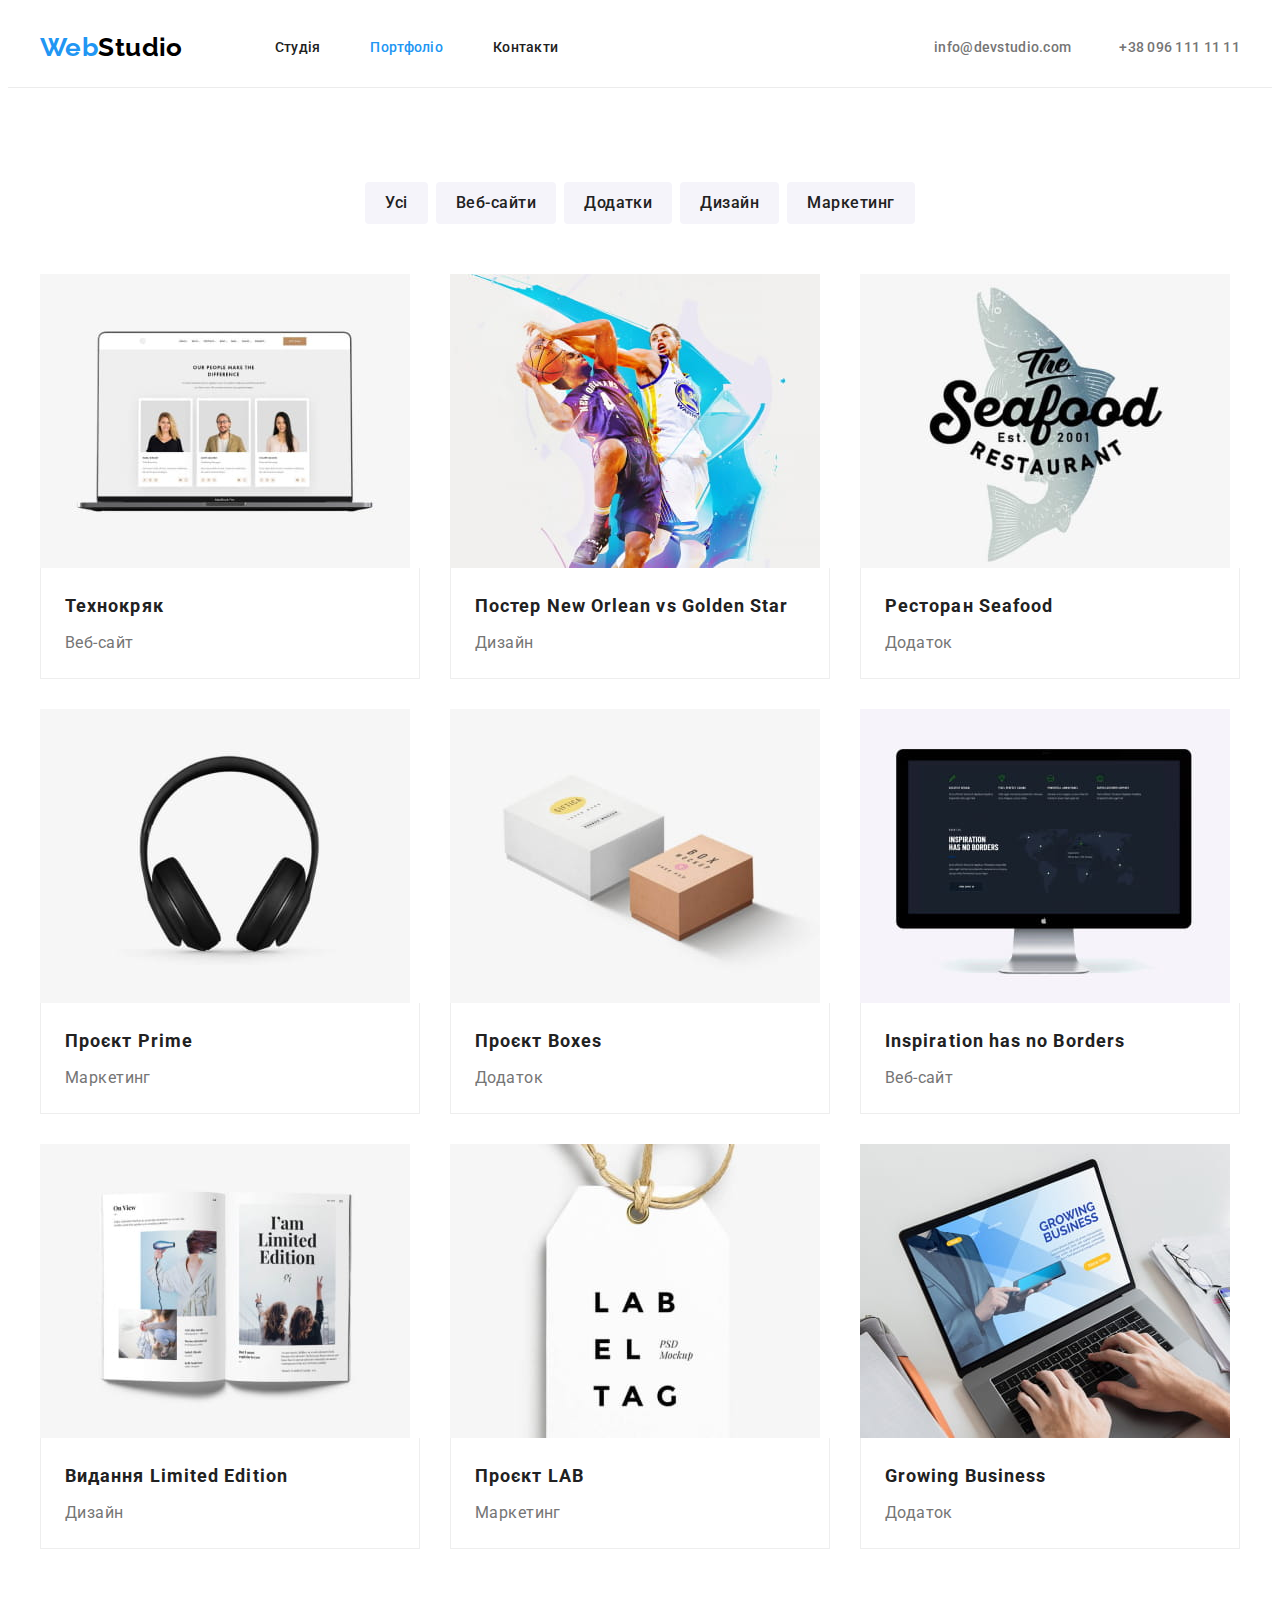
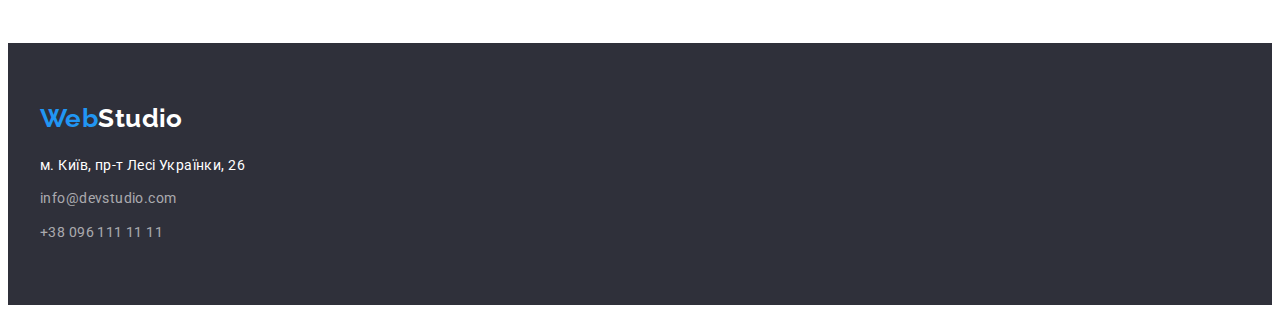
==== portfolio.html @ d18e0da4 "start" ====
<!DOCTYPE html>
<html lang="uk">
<head>
    <meta charset="UTF-8">
    <meta http-equiv="X-UA-Compatible" content="IE=edge">
    <meta name="viewport" content="width=device-width, initial-scale=1.0">
    <title>Портфоліо</title>
    <link rel="preconnect" href="https://fonts.googleapis.com"> 
    <link rel="preconnect" href="https://fonts.gstatic.com" crossorigin> 
    <link href="https://fonts.googleapis.com/css2?family=Raleway:wght@700&family=Roboto:wght@400;500;700;900&display=swap" rel="stylesheet">
    <link rel="stylesheet" href="https://cdnjs.cloudflare.com/ajax/libs/modern-normalize/1.1.0/modern-normalize.min.css" integrity="sha512-wpPYUAdjBVSE4KJnH1VR1HeZfpl1ub8YT/NKx4PuQ5NmX2tKuGu6U/JRp5y+Y8XG2tV+wKQpNHVUX03MfMFn9Q==" crossorigin="anonymous" referrerpolicy="no-referrer">
    <link rel="stylesheet" href="./css/styles.css">
</head>
<body>
    <header class="head">
        <div class="container head-container">
            <nav class="nav">
                <a href="./index.html" lang="en" class="link logo"><span>Web</span>Studio</a>
                <ul class="list nav-list">
                    <li class="nav-list-item">
                        <a href="./index.html" class="link nav-list-link">Студія</a>
                    </li>
                    <li class="nav-list-item">
                        <a href="./portfolio.html" class="link nav-list-link active-page">Портфоліо</a>
                    </li>
                    <li class="nav-list-item">
                        <a href="" class="link nav-list-link">Контакти</a>
                    </li>
                </ul>  
            </nav>
            <ul class="list cont-list">
                <li class="cont-list-item">
                    <a href="mailto:info@devstudio.com" class="link nav-list-link cont-list-link">info@devstudio.com</a>
                </li>
                <li class="cont-list-item">
                    <a href="tel:+380961111111" class="link nav-list-link cont-list-link">+38 096 111 11 11</a>
                </li>
            </ul>
        </div>
        
    </header>
    <main>
        <section class="port section">
            <div class="container">
                <h1 hidden>Портфоліо</h1>
                <ul class="list port-btn-list">
                    <li class="port-btn-item">
                        <button type="button" class="port-btn">Усі</button>
                    </li>
                    <li class="port-btn-item">
                        <button type="button" class="port-btn">Веб-сайти</button>
                    </li>
                    <li class="port-btn-item">
                        <button type="button" class="port-btn">Додатки</button>
                    </li>
                    <li class="port-btn-item">
                        <button type="button" class="port-btn">Дизайн</button>
                    </li>
                    <li class="port-btn-item">
                        <button type="button" class="port-btn">Маркетинг</button>
                    </li>
                </ul>
        
                <ul class="list port-list">
                    <li class="port-list-item">
                        <img src="./images/tehnocryack.jpg" alt="Сторінка веб сайту" width="370" height="294">
                        <div class="port-list-box">
                            <h2 class="port-list-title">Технокряк</h2>
                            <p class="port-list-text">Веб-сайт</p>
                        </div>
                    </li>
                    <li class="port-list-item">
                        <img src="./images/poster.jpg" alt="Два баскетболісти на постері" width="370" height="294">
                        <div class="port-list-box">
                            <h2 class="port-list-title">Постер New Orlean vs Golden Star</h2>
                            <p class="port-list-text">Дизайн</p>
                        </div>
                    </li>
                    <li class="port-list-item">
                        <img src="./images/restaurant.jpg" alt="Лого рибного ресторану" width="370" height="294">
                        <div class="port-list-box">
                            <h2 class="port-list-title">Ресторан Seafood</h2>
                            <p class="port-list-text">Додаток</p>
                        </div>
                    </li>
                    <li class="port-list-item">
                        <img src="./images/prime.jpg" alt="Навушники" width="370" height="294">
                        <div class="port-list-box">
                            <h2 class="port-list-title">Проєкт Prime</h2>
                            <p class="port-list-text">Маркетинг</p>
                        </div>
                    </li>
                    <li class="port-list-item">
                        <img src="./images/boxes.jpg" alt="Коробки" width="370" height="294">
                        <div class="port-list-box">
                            <h2 class="port-list-title">Проєкт Boxes</h2>
                            <p class="port-list-text">Додаток</p>
                        </div>
                    </li>
                    <li class="port-list-item">
                        <img src="./images/inspiration.jpg" alt="Компьютер моноблок" width="370" height="294">
                        <div class="port-list-box">
                            <h2 class="port-list-title" lang="en">Inspiration has no Borders</h2>
                            <p class="port-list-text">Веб-сайт</p>
                        </div>
                    </li>
                    <li class="port-list-item">
                        <img src="./images/edition.jpg" alt="Видання журналу" width="370" height="294">
                        <div class="port-list-box">
                            <h2 class="port-list-title">Видання Limited Edition</h2>
                            <p class="port-list-text">Дизайн</p>
                        </div>
                    </li>
                    <li class="port-list-item">
                        <img src="./images/lab.jpg" alt="Лейба з написом лаб" width="370" height="294">
                        <div class="port-list-box">
                            <h2 class="port-list-title">Проєкт LAB</h2>
                            <p class="port-list-text">Маркетинг</p>
                        </div>
                    </li>
                    <li class="port-list-item">
                        <img src="./images/growing.jpg" alt="Праця за комп'ютером" width="370" height="294">
                        <div class="port-list-box">
                            <h2 class="port-list-title" lang="en">Growing Business</h2>
                            <p class="port-list-text">Додаток</p>
                        </div>
                    </li>
                   
                </ul>
            </div>
        </section>
    </main>
    
    <footer class="foot">
        <div class="container">
            <a href="./index.html" lang="en" class="link logo foot-logo"><span>Web</span>Studio</a>
            <address>
                <ul class="list foot-list">
                    <li class="foot-list-item">
                        <a href="https://goo.gl/maps/CPtrU1FHBa2aNyZL9" target="_blank" rel="noopener noreferrer" class="link foot-list-link">м. Київ, пр-т Лесі Українки, 26</a>
                    </li>
                    <li class="foot-list-item">
                        <a href="mailto:info@devstudio.com" class="link foot-list-link foot-link-col">info@devstudio.com</a>
                    </li>
                    <li class="foot-list-item">
                        <a href="tel:+380961111111" class="link foot-list-link foot-link-col">+38 096 111 11 11</a>
                    </li>
                </ul>
            </address>
        </div>
    </footer>
    
</body>
</html>
---- css/styles.css ----
:root {
    --primary-txt-color: #212121;
    --secondary-txt-color: #757575;
    --logo-txt-color: #000000;
    --accent-color: #2196F3;
    --btn-active-color: #188CE8;
    --link-accent-color: rgba(255, 255, 255, 0.6);
    --primary-bg-color: #FFFFFF;
    --secondary-bg-color: #2F303A;
    --team-bg-color: #F5F4FA;
}
body {
    color: var(--primary-txt-color);
    font-family: "Roboto", sans-serif;
    font-size: 14px;
    letter-spacing: 0.03em;
}
h1, h2, h3, p {
    margin-top: 0;
    margin-bottom: 0;
}
ul, ol {
    margin-top: 0;
    margin-bottom: 0;
    padding-left: 0;
}
img {
    display: block;
}
address {
    font-style: normal;
}
.list {
    list-style: none;
}
.link {
    text-decoration: none;
}

/* components */
.container {
    width: 1200px;
    margin-left: auto;
    margin-right: auto;
    padding-left: 15px;
    padding-right: 15px;
}
.logo {
    color: var(--logo-txt-color);
    font-family: "Raleway", sans-serif;
    font-weight: 700;
    font-size: 26px;
    line-height: 1.19;
}
.logo span {
    color: var(--accent-color);
}
.sec-title {
    font-size: 36px;
    line-height: 1.16;
    text-align: center;
}
.section {
    padding-top: 94px;
    padding-bottom: 94px;
}

/* header */
.head {
    background-color: var(--primary-bg-color);
    padding-top: 24px;
    padding-bottom: 24px;
    border-bottom: 1px solid #ECECEC;
}
.head-container {
    display: flex;
    align-items: center;
    justify-content: space-between;
}
.nav {
    display: flex;
    align-items: center;
}
.nav-list {
    display: flex;
    align-items: center;
}
.nav .logo {
    margin-right: 92px;
}
.nav-list-item:not(:last-child) {
    margin-right: 50px;
}
.nav-list-link {
    color: var(--primary-txt-color);
    font-weight: 500;
    line-height: 1.14;
    letter-spacing: 0.02em;
}
.nav-list-link:hover, .nav-list-link:focus {
    color: var(--accent-color);
}
.nav-list-link.active-page {
    color: var(--accent-color);
}
.cont-list {
   display: flex;
   align-items: center;
}
.cont-list-item:first-child {
    margin-right: 48px;
}
.cont-list-link {
    color: var(--secondary-txt-color);
}
.cont-list-link:hover, .cont-list-link:focus {
    color: var(--accent-color);
}

/* студія main */
.hero {
    background-color: var(--secondary-bg-color);
    padding-top: 200px;
    padding-bottom: 200px;
}
.main-title {
    color: var(--primary-bg-color);
    font-weight: 900;
    font-size: 44px;
    line-height: 1.36;
    letter-spacing: 0.06em;
    text-transform: uppercase;
    margin-bottom: 30px;
    width: 696px;
    margin-left: auto;
    margin-right: auto;
    text-align: center;
}
.btn {
    min-width: 216px;
    padding: 10px 22px;
    border: none;
    border-radius: 4px;
    color: var(--primary-bg-color);
    background-color: var(--accent-color);
    font-family: "Roboto", sans-serif;
    font-weight: 700;
    font-size: 16px;
    line-height: 1.8;
    letter-spacing: 0.06em;
    cursor: pointer;
    display: block;
    margin-left: auto;
    margin-right: auto;
}
.btn:active {
    background-color: var(--btn-active-color);
}

.about {
    background-color: var(--primary-bg-color);
}
.about-title {
    display: none;
}
.about-list {
    display: flex;
    margin-left: -30px;
}
.about-list-item {
    flex-basis: calc((100% - 90px) / 4);
    margin-left: 30px;
}
.about-list-title {
    font-size: 14px;
    line-height: 1.14;
    text-transform: uppercase;
    margin-bottom: 10px;
}
.about-list-text {
    color: var(--secondary-txt-color);
    line-height: 2;
}
.work.section {
    padding-top: 0;
}
.work .sec-title {
    margin-bottom: 50px;
}

.work-list {
    display: flex;
    justify-content: space-between;
}
.team {
    background-color: var(--team-bg-color);
}
.team .sec-title {
    margin-bottom: 50px;
}
.team-list {
    display: flex;
    margin-left: -30px;
}
.team-list-item {
    flex-basis: calc((100% - 120px) / 4);
    margin-left: 30px;
}
.team-list-box {
    background-color: var(--primary-bg-color);
    border-bottom-left-radius: 4px;
    border-bottom-right-radius: 4px;
    padding: 30px 60px;
}
.team-list-title {
    font-weight: 500;
    font-size: 16px;
    line-height: 1.18;
    text-align: center;
    margin-bottom: 10px;
}
.team-list-text {
    color: var(--secondary-txt-color);
    font-size: 16px;
    line-height: 1.18;
    text-align: center;
}

/* портфоліо main */
.port {
    background-color: var(--primary-bg-color);
}
.port-btn {
    color: var(--primary-txt-color);
    background-color: var(--team-bg-color);
    font-family: "Roboto", sans-serif;
    font-weight: 500;
    font-size: 16px;
    line-height: 1.62;
    letter-spacing: 0.03em;
    cursor: pointer;
    padding: 8px 20px;
    border: none;
    border-radius: 4px;

}
.port-btn:hover, .port-btn:focus {
    color: var(--primary-bg-color);
    background-color: var(--accent-color);
}
.port-list-title {
    font-size: 18px;
    line-height: 2;
    letter-spacing: 0.06em;
    margin-bottom: 4px;
}
.port-list-text {
    color: var(--secondary-txt-color);
    font-size: 16px;
    line-height: 1.87;
    
}
.port-btn-list {
    display: flex;
    justify-content: center;
    margin-bottom: 50px;
}

.port-btn-item:not(:last-child) {
    margin-right: 8px;
}
.port-list {
    display: flex;
    flex-wrap: wrap;
    margin-left: -30px;
    margin-top: -30px;
}
.port-list-item {
    flex-basis: calc((100% - 90px) / 3);
    margin-left: 30px;
    margin-top: 30px;
}
.port-list-box {
    padding: 20px 24px;
    border: 1px solid #EEEEEE;
    border-top: 0;
}

/* footer */
.foot {
    background-color: var(--secondary-bg-color);
    padding-top: 60px;
    padding-bottom: 60px;
}
.foot-logo {
    color: var(--primary-bg-color);
    display: inline-block;
    margin-bottom: 20px;
}

.foot-list-link {
    color: var(--primary-bg-color);
    line-height: 1.71;
}
.foot-link-col {
    color: var(--link-accent-color);
}
.foot-list-item:not(:last-child) {
    margin-bottom: 10px;
}
/* border #EEEEEE */
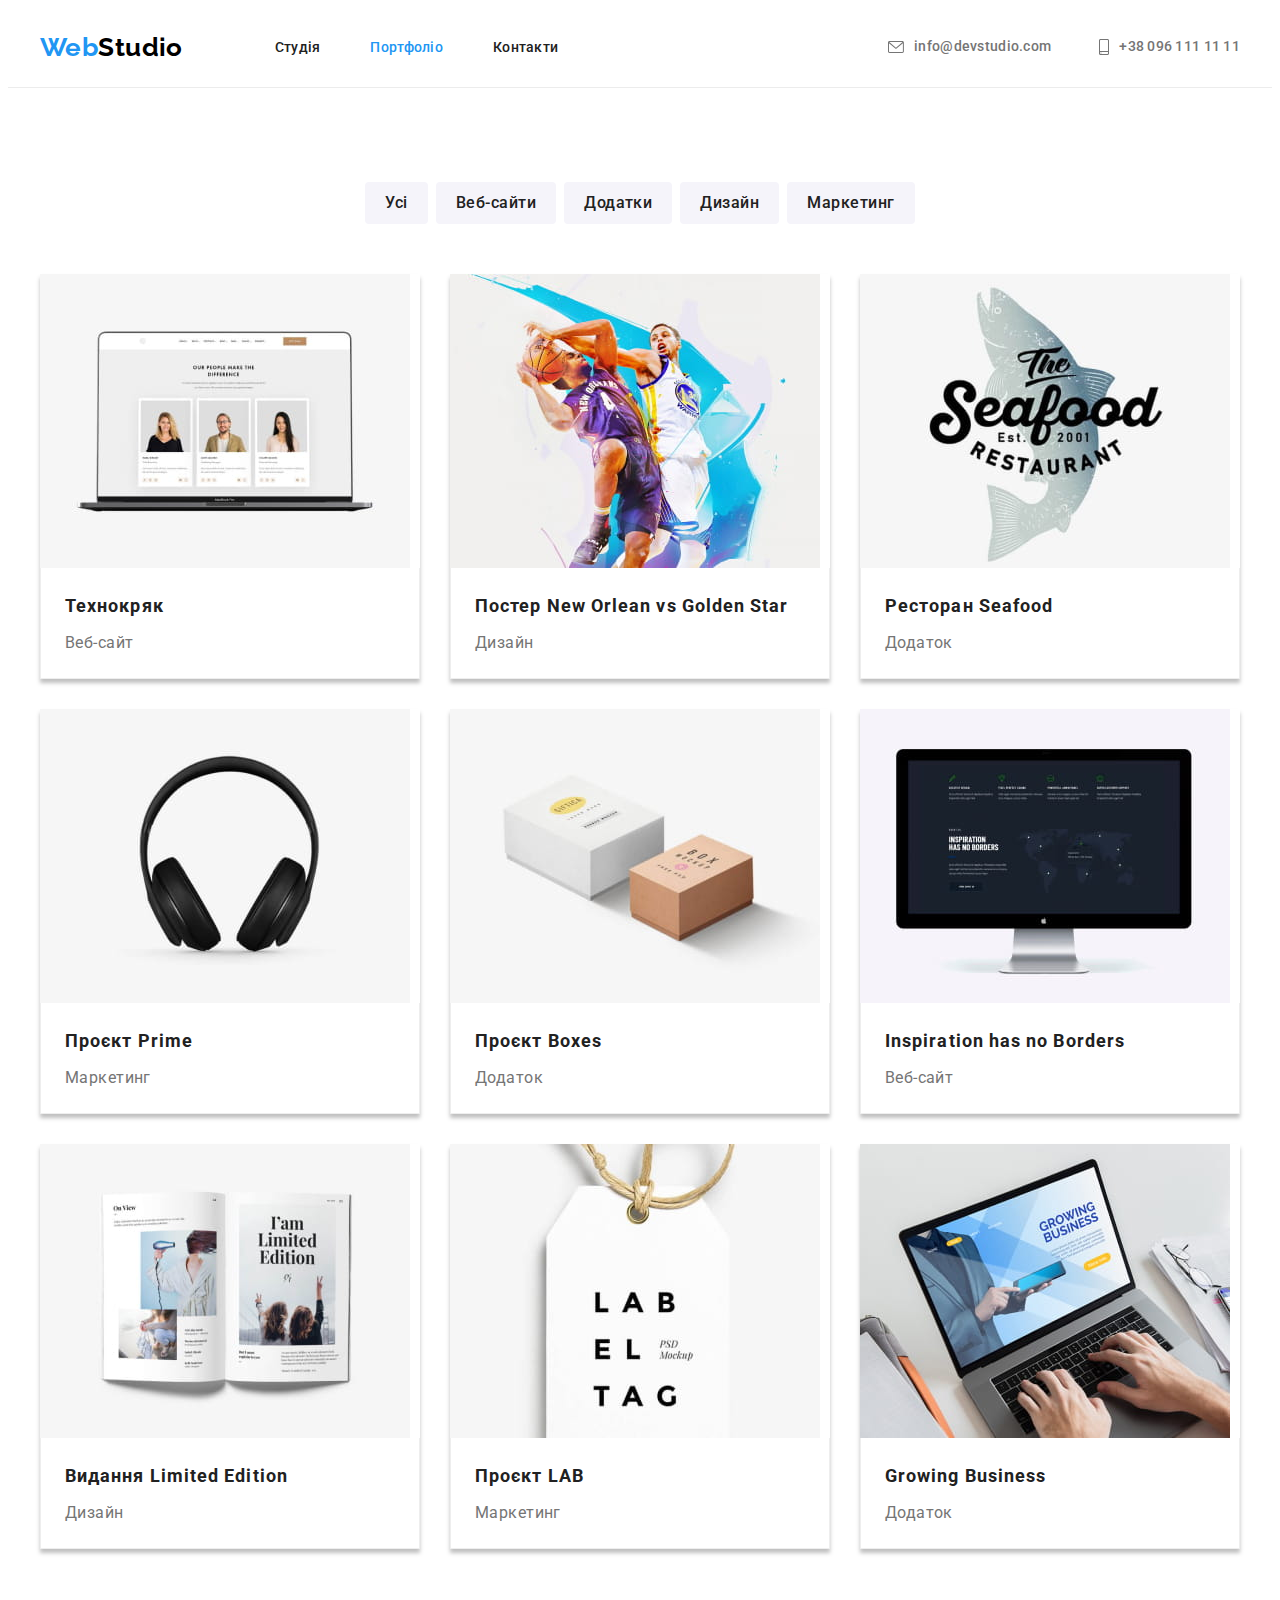
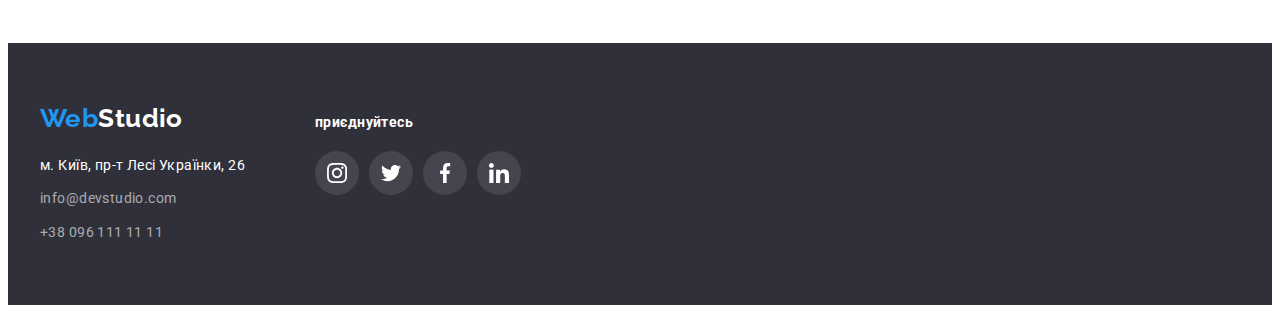
==== commit 7ed16aa6: "finish hw-4" ====
--- a/portfolio.html
+++ b/portfolio.html
@@ -30,10 +30,18 @@
             </nav>
             <ul class="list cont-list">
                 <li class="cont-list-item">
-                    <a href="mailto:info@devstudio.com" class="link nav-list-link cont-list-link">info@devstudio.com</a>
+                    <a href="mailto:info@devstudio.com" class="link nav-list-link cont-list-link">
+                        <svg class="cont-list-icon" width="16" height="12">
+                            <use href="./images/sprite.svg#email"></use>
+                        </svg>
+                        info@devstudio.com</a>
                 </li>
                 <li class="cont-list-item">
-                    <a href="tel:+380961111111" class="link nav-list-link cont-list-link">+38 096 111 11 11</a>
+                    <a href="tel:+380961111111" class="link nav-list-link cont-list-link">
+                        <svg class="cont-list-icon" width="10" height="16">
+                            <use href="./images/sprite.svg#phone"></use>
+                        </svg>
+                        +38 096 111 11 11</a>
                 </li>
             </ul>
         </div>
@@ -63,67 +71,85 @@
         
                 <ul class="list port-list">
                     <li class="port-list-item">
-                        <img src="./images/tehnocryack.jpg" alt="Сторінка веб сайту" width="370" height="294">
-                        <div class="port-list-box">
+                        <a href="" class="link port-list-link">
+                            <img src="./images/tehnocryack.jpg" alt="Сторінка веб сайту" width="370" height="294">
+                            <div class="port-list-box">
                             <h2 class="port-list-title">Технокряк</h2>
                             <p class="port-list-text">Веб-сайт</p>
-                        </div>
-                    </li>
-                    <li class="port-list-item">
-                        <img src="./images/poster.jpg" alt="Два баскетболісти на постері" width="370" height="294">
-                        <div class="port-list-box">
+                            </div>
+                        </a>
+                    </li>
+                    <li class="port-list-item">
+                        <a href="" class="link port-list-link">
+                            <img src="./images/poster.jpg" alt="Два баскетболісти на постері" width="370" height="294">
+                            <div class="port-list-box">
                             <h2 class="port-list-title">Постер New Orlean vs Golden Star</h2>
                             <p class="port-list-text">Дизайн</p>
-                        </div>
-                    </li>
-                    <li class="port-list-item">
-                        <img src="./images/restaurant.jpg" alt="Лого рибного ресторану" width="370" height="294">
-                        <div class="port-list-box">
+                            </div>
+                        </a>
+                    </li>
+                    <li class="port-list-item">
+                        <a href="" class="link port-list-link">
+                            <img src="./images/restaurant.jpg" alt="Лого рибного ресторану" width="370" height="294">
+                            <div class="port-list-box">
                             <h2 class="port-list-title">Ресторан Seafood</h2>
                             <p class="port-list-text">Додаток</p>
-                        </div>
-                    </li>
-                    <li class="port-list-item">
-                        <img src="./images/prime.jpg" alt="Навушники" width="370" height="294">
-                        <div class="port-list-box">
+                            </div>
+                        </a>
+                    </li>
+                    <li class="port-list-item">
+                        <a href="" class="link port-list-link">
+                            <img src="./images/prime.jpg" alt="Навушники" width="370" height="294">
+                            <div class="port-list-box">
                             <h2 class="port-list-title">Проєкт Prime</h2>
                             <p class="port-list-text">Маркетинг</p>
-                        </div>
-                    </li>
-                    <li class="port-list-item">
-                        <img src="./images/boxes.jpg" alt="Коробки" width="370" height="294">
-                        <div class="port-list-box">
+                            </div>
+                        </a>
+                    </li>
+                    <li class="port-list-item">
+                        <a href="" class="link port-list-link">
+                            <img src="./images/boxes.jpg" alt="Коробки" width="370" height="294">
+                            <div class="port-list-box">
                             <h2 class="port-list-title">Проєкт Boxes</h2>
                             <p class="port-list-text">Додаток</p>
-                        </div>
-                    </li>
-                    <li class="port-list-item">
-                        <img src="./images/inspiration.jpg" alt="Компьютер моноблок" width="370" height="294">
-                        <div class="port-list-box">
+                            </div>
+                        </a>
+                    </li>
+                    <li class="port-list-item">
+                        <a href="" class="link port-list-link">
+                            <img src="./images/inspiration.jpg" alt="Компьютер моноблок" width="370" height="294">
+                            <div class="port-list-box">
                             <h2 class="port-list-title" lang="en">Inspiration has no Borders</h2>
                             <p class="port-list-text">Веб-сайт</p>
-                        </div>
-                    </li>
-                    <li class="port-list-item">
-                        <img src="./images/edition.jpg" alt="Видання журналу" width="370" height="294">
-                        <div class="port-list-box">
+                            </div>
+                        </a>
+                    </li>
+                    <li class="port-list-item">
+                        <a href="" class="link port-list-link">
+                            <img src="./images/edition.jpg" alt="Видання журналу" width="370" height="294">
+                            <div class="port-list-box">
                             <h2 class="port-list-title">Видання Limited Edition</h2>
                             <p class="port-list-text">Дизайн</p>
-                        </div>
-                    </li>
-                    <li class="port-list-item">
-                        <img src="./images/lab.jpg" alt="Лейба з написом лаб" width="370" height="294">
-                        <div class="port-list-box">
+                            </div>
+                        </a>
+                    </li>
+                    <li class="port-list-item">
+                        <a href="" class="link port-list-link">
+                            <img src="./images/lab.jpg" alt="Лейба з написом лаб" width="370" height="294">
+                            <div class="port-list-box">
                             <h2 class="port-list-title">Проєкт LAB</h2>
                             <p class="port-list-text">Маркетинг</p>
-                        </div>
-                    </li>
-                    <li class="port-list-item">
-                        <img src="./images/growing.jpg" alt="Праця за комп'ютером" width="370" height="294">
-                        <div class="port-list-box">
+                            </div>
+                        </a>
+                    </li>
+                    <li class="port-list-item">
+                        <a href="" class="link port-list-link">
+                            <img src="./images/growing.jpg" alt="Праця за комп'ютером" width="370" height="294">
+                            <div class="port-list-box">
                             <h2 class="port-list-title" lang="en">Growing Business</h2>
                             <p class="port-list-text">Додаток</p>
-                        </div>
+                            </div>
+                        </a>
                     </li>
                    
                 </ul>
@@ -133,20 +159,58 @@
     
     <footer class="foot">
         <div class="container">
-            <a href="./index.html" lang="en" class="link logo foot-logo"><span>Web</span>Studio</a>
-            <address>
-                <ul class="list foot-list">
-                    <li class="foot-list-item">
-                        <a href="https://goo.gl/maps/CPtrU1FHBa2aNyZL9" target="_blank" rel="noopener noreferrer" class="link foot-list-link">м. Київ, пр-т Лесі Українки, 26</a>
-                    </li>
-                    <li class="foot-list-item">
-                        <a href="mailto:info@devstudio.com" class="link foot-list-link foot-link-col">info@devstudio.com</a>
-                    </li>
-                    <li class="foot-list-item">
-                        <a href="tel:+380961111111" class="link foot-list-link foot-link-col">+38 096 111 11 11</a>
+             <div class="foot-add-box">
+                <a href="" lang="en" class="link logo foot-logo"><span>Web</span>Studio</a>
+                <address>
+                    <ul class="list foot-list">
+                        <li class="foot-list-item">
+                            <a href="https://goo.gl/maps/CPtrU1FHBa2aNyZL9" target="_blank" rel="noopener noreferrer" class="link foot-list-link">м. Київ, пр-т Лесі Українки, 26</a>
+                        </li>
+                        <li class="foot-list-item">
+                            <a href="mailto:info@devstudio.com" class="link foot-list-link foot-link-col">info@devstudio.com</a>
+                        </li>
+                        <li class="foot-list-item">
+                            <a href="tel:+380961111111" class="link foot-list-link foot-link-col">+38 096 111 11 11</a>
+                        </li>
+                    </ul>
+        
+                </address>
+             </div>
+
+             <div class="foot-social-box">
+                <h2 class="foot-title">приєднуйтесь</h2>
+                <ul class="list foot-social-list">
+                    <li class="foot-social-item">
+                        <a href="" class="link foot-social-link">
+                            <svg class="foot-social-icon" width="20" height="20">
+                                <use href="./images/sprite.svg#instagram"></use>
+                            </svg>
+                        </a>
+                    </li>
+                    <li class="foot-social-item">
+                        <a href="" class="link foot-social-link">
+                            <svg class="foot-social-icon" width="20" height="20">
+                                <use href="./images/sprite.svg#twitter"></use>
+                            </svg>
+                        </a>
+                    </li>
+                    <li class="foot-social-item">
+                        <a href="" class="link foot-social-link">
+                            <svg class="foot-social-icon" width="20" height="20">
+                                <use href="./images/sprite.svg#facebook"></use>
+                            </svg>
+                        </a>
+                    </li>
+                    <li class="foot-social-item">
+                        <a href="" class="link foot-social-link">
+                            <svg class="foot-social-icon" width="20" height="20">
+                                <use href="./images/sprite.svg#linkedin"></use>
+                            </svg>
+                        </a>
                     </li>
                 </ul>
-            </address>
+
+             </div>
         </div>
     </footer>
     
--- a/css/styles.css
+++ b/css/styles.css
@@ -5,8 +5,9 @@
     --logo-txt-color: #000000;
     --accent-color: #2196F3;
     --btn-active-color: #188CE8;
-    --link-accent-color: rgba(255, 255, 255, 0.6);
+    --link-foot-color: rgba(255, 255, 255, 0.6);
     --primary-bg-color: #FFFFFF;
+    --icon-color: #AFB1B8;
     --secondary-bg-color: #2F303A;
     --team-bg-color: #F5F4FA;
 }
@@ -113,16 +114,31 @@
 }
 .cont-list-link {
     color: var(--secondary-txt-color);
+    display: flex;
+    align-items: center;
 }
 .cont-list-link:hover, .cont-list-link:focus {
     color: var(--accent-color);
 }
+.cont-list-icon {
+    margin-right: 10px;
+    fill: var(--secondary-txt-color);
+}
+.cont-list-link:hover .cont-list-icon,
+.cont-list-link:focus .cont-list-icon {
+    fill: var(--accent-color);
+}
 
 /* студія main */
 .hero {
-    background-color: var(--secondary-bg-color);
+    background-image:linear-gradient(
+        rgba(47, 48, 58, 0.4),
+        rgba(47, 48, 58, 0.4)), 
+        url(../images/hero-bgn.jpg);
+    background-color: #C4C4C4;
     padding-top: 200px;
     padding-bottom: 200px;
+    background-size: cover;
 }
 .main-title {
     color: var(--primary-bg-color);
@@ -172,6 +188,11 @@
     flex-basis: calc((100% - 90px) / 4);
     margin-left: 30px;
 }
+.about-list-box {
+    padding: 25px 100px;
+    background-color: #F5F4FA;
+    margin-bottom: 30px;
+}
 .about-list-title {
     font-size: 14px;
     line-height: 1.14;
@@ -206,12 +227,16 @@
 .team-list-item {
     flex-basis: calc((100% - 120px) / 4);
     margin-left: 30px;
+    box-shadow: 0px 4px 4px rgba(0, 0, 0, 0.25);
+}
+.team-list-item:hover {
+    box-shadow: 0px 4px 4px rgba(0, 0, 0, 0.45);
 }
 .team-list-box {
     background-color: var(--primary-bg-color);
     border-bottom-left-radius: 4px;
     border-bottom-right-radius: 4px;
-    padding: 30px 60px;
+    padding: 30px 32px;
 }
 .team-list-title {
     font-weight: 500;
@@ -225,7 +250,78 @@
     font-size: 16px;
     line-height: 1.18;
     text-align: center;
-}
+    margin-bottom: 16px;
+}
+.social-list {
+    display: flex;
+    justify-content: space-between;
+}
+.social-list-item {
+    width: 44px;
+    height: 44px;
+}
+.social-list-link {
+    width: 44px;
+    height: 44px;
+    background-color: var(--primary-bg-color);
+    border-radius: 50%;
+    display: flex;
+    justify-content: center;
+    align-items: center;
+}
+.social-list-icon {
+    fill: var(--icon-color)
+}
+.social-list-link:hover .social-list-icon, 
+.social-list-link:focus .social-list-icon {
+    fill: var(--primary-bg-color);
+}
+.social-list-link:hover, 
+.social-list-link:focus {
+    background-color: var(--accent-color);
+}
+.clients {
+    background-color: var(--primary-bg-color);
+}
+.clients-title {
+    font-weight: 700;
+    font-size: 36px;
+    line-height: 1.16;
+    text-align: center;
+    margin-bottom: 50px;
+}
+.clients-list {
+    display: flex;
+}
+.client-list-item {
+    width: 170px;
+    height: 92px;
+}
+.clients-list-item:not(:last-child) {
+    margin-right: 30px;
+}
+.clients-list-link {
+    display: flex;
+    justify-content: center;
+    align-items: center;
+    border: 1px solid #AFB1B8;
+    border-radius: 4px;
+    padding: 16px 31px;
+}
+.clients-list-icon {
+    fill: #AFB1B8;
+}
+.clients-list-link:hover, 
+.clients-list-link:focus {
+    border-color: var(--accent-color)
+}
+.clients-list-link:hover .clients-list-icon, 
+.clients-list-link:focus .clients-list-icon {
+    fill: var(--accent-color);
+}
+
+
+
 
 /* портфоліо main */
 .port {
@@ -249,7 +345,40 @@
     color: var(--primary-bg-color);
     background-color: var(--accent-color);
 }
+.port-btn-list {
+    display: flex;
+    justify-content: center;
+    margin-bottom: 50px;
+}
+
+.port-btn-item:not(:last-child) {
+    margin-right: 8px;
+}
+.port-list {
+    display: flex;
+    flex-wrap: wrap;
+    margin-left: -30px;
+    margin-top: -30px;
+}
+.port-list-item {
+    flex-basis: calc((100% - 90px) / 3);
+    margin-left: 30px;
+    margin-top: 30px;
+}
+.port-list-link {
+    box-shadow: 0px 4px 4px rgba(0, 0, 0, 0.25);
+    display: block;
+}
+.port-list-link:hover, .port-list-link:focus {
+    box-shadow: 0px 4px 4px rgba(0, 0, 0, 0.45);
+}
+.port-list-box {
+    padding: 20px 24px;
+    border: 1px solid #EEEEEE;
+    border-top: 0;
+}
 .port-list-title {
+    color: var(--primary-txt-color);
     font-size: 18px;
     line-height: 2;
     letter-spacing: 0.06em;
@@ -259,37 +388,15 @@
     color: var(--secondary-txt-color);
     font-size: 16px;
     line-height: 1.87;
-    
-}
-.port-btn-list {
-    display: flex;
-    justify-content: center;
-    margin-bottom: 50px;
-}
-
-.port-btn-item:not(:last-child) {
-    margin-right: 8px;
-}
-.port-list {
-    display: flex;
-    flex-wrap: wrap;
-    margin-left: -30px;
-    margin-top: -30px;
-}
-.port-list-item {
-    flex-basis: calc((100% - 90px) / 3);
-    margin-left: 30px;
-    margin-top: 30px;
-}
-.port-list-box {
-    padding: 20px 24px;
-    border: 1px solid #EEEEEE;
-    border-top: 0;
 }
 
 /* footer */
 .foot {
     background-color: var(--secondary-bg-color);
+}
+.foot .container {
+    display: flex;
+    align-items: baseline;
     padding-top: 60px;
     padding-bottom: 60px;
 }
@@ -304,9 +411,46 @@
     line-height: 1.71;
 }
 .foot-link-col {
-    color: var(--link-accent-color);
+    color: var(--link-foot-color);
 }
 .foot-list-item:not(:last-child) {
     margin-bottom: 10px;
 }
-/* border #EEEEEE */+.foot-social-box {
+    margin-left: 70px;
+}
+.foot-title {
+    color: var(--primary-bg-color);
+    font-style: normal;
+    font-weight: 700;
+    font-size: 14px;
+    line-height: 1.14;
+    margin-bottom: 20px;
+}
+.foot-social-list {
+    display: flex;
+}
+
+.foot-social-item {
+    width: 44px;
+    height: 44px;
+}
+.foot-social-item:not(:last-child) {
+    margin-right: 10px;
+}
+.foot-social-link {
+    width: 44px;
+    height: 44px;
+    background-color: rgba(255, 255, 255, 0.1);
+    border-radius: 50%;
+    display: flex;
+    justify-content: center;
+    align-items: center;
+}
+.foot-social-link:hover,
+.foot-social-link:focus {
+    background-color: var(--accent-color);
+}
+.foot-social-icon {
+    fill: var(--primary-bg-color);
+}
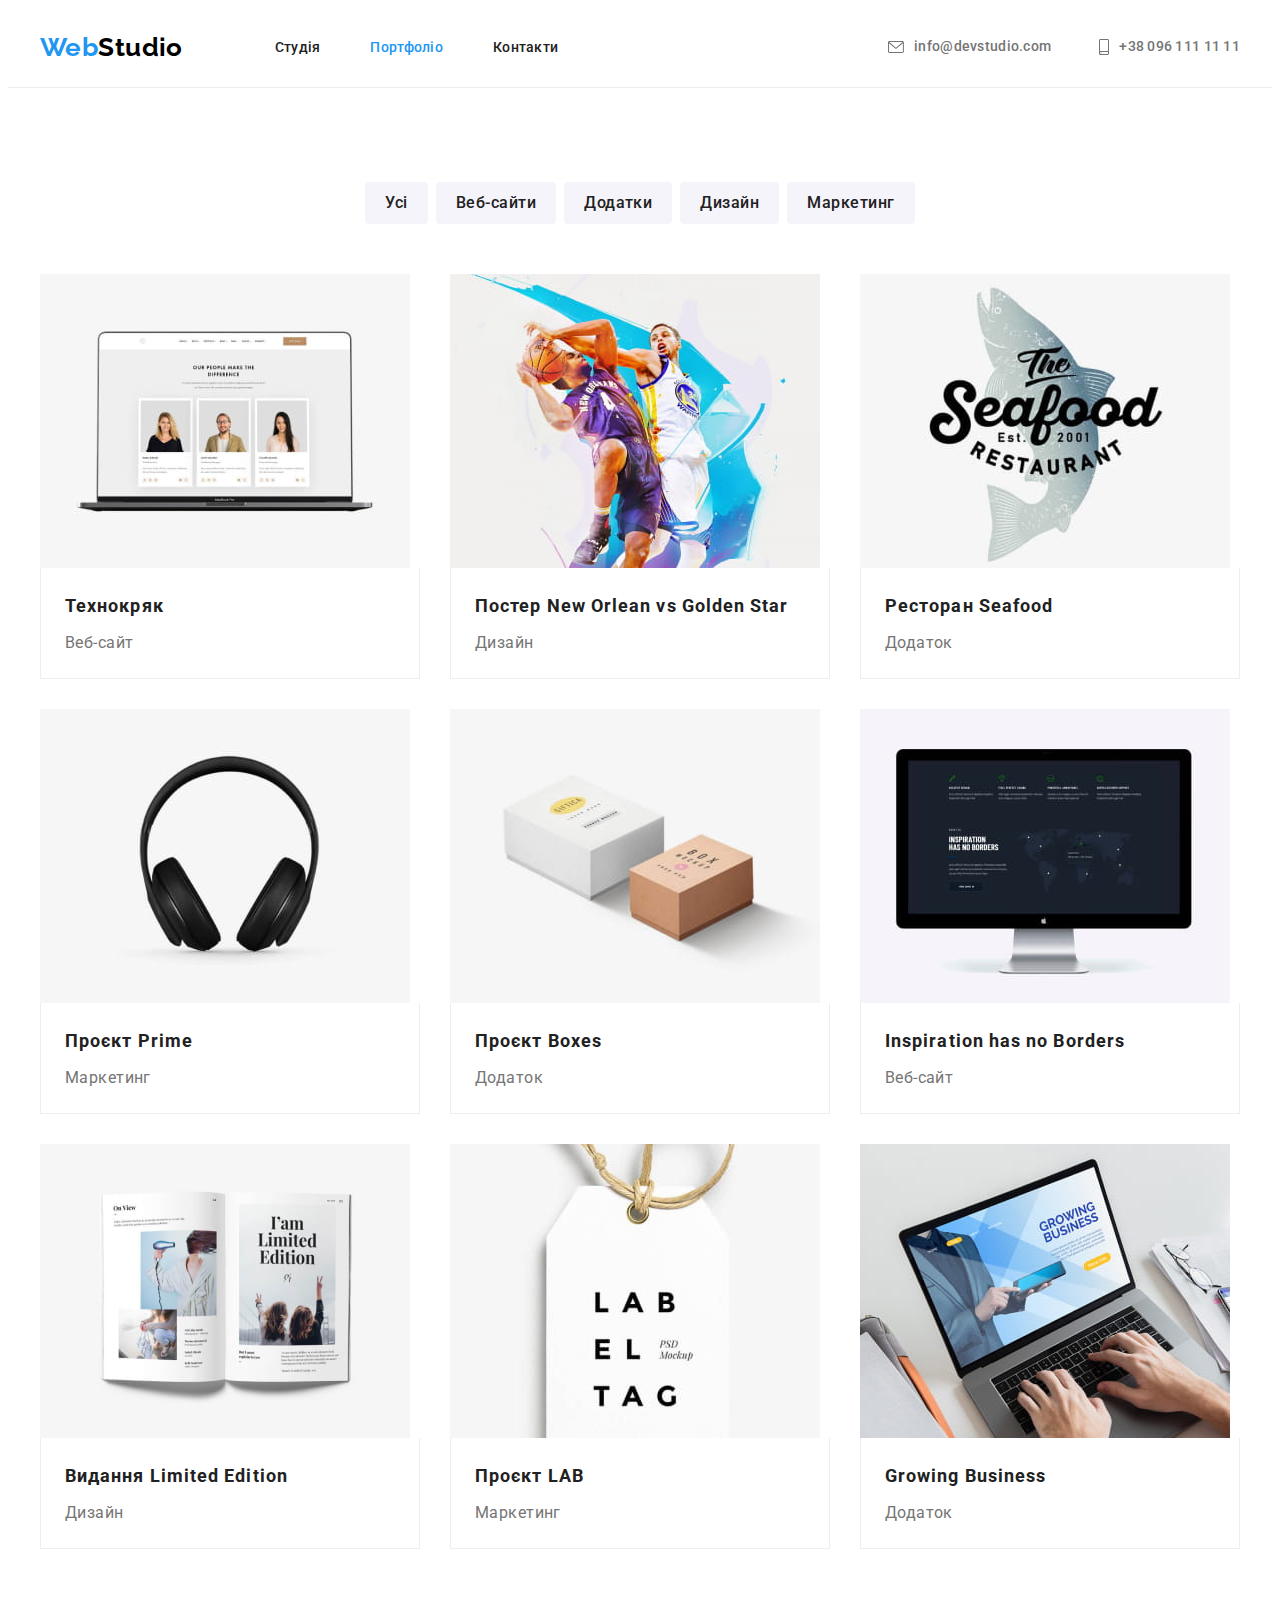
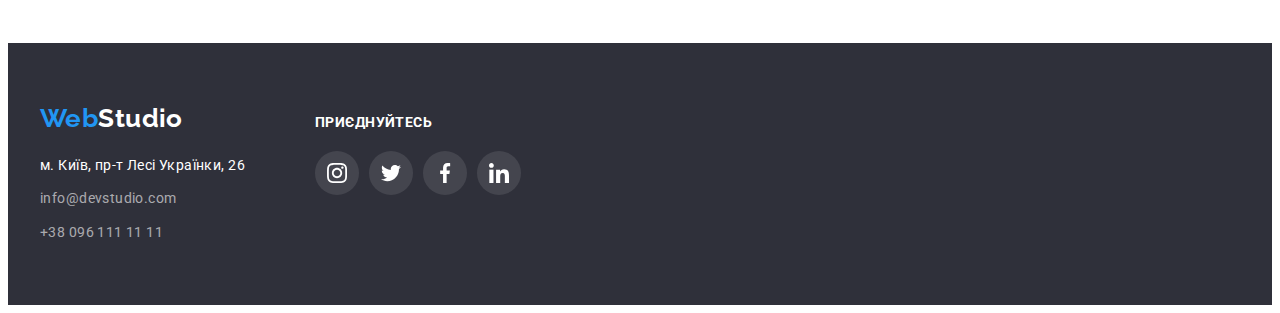
==== commit 530a6344: "fix error 10.07" ====
--- a/portfolio.html
+++ b/portfolio.html
@@ -47,6 +47,7 @@
         </div>
         
     </header>
+    
     <main>
         <section class="port section">
             <div class="container">
@@ -178,7 +179,7 @@
              </div>
 
              <div class="foot-social-box">
-                <h2 class="foot-title">приєднуйтесь</h2>
+                <p class="foot-text">приєднуйтесь</p>
                 <ul class="list foot-social-list">
                     <li class="foot-social-item">
                         <a href="" class="link foot-social-link">
--- a/css/styles.css
+++ b/css/styles.css
@@ -131,6 +131,9 @@
 
 /* студія main */
 .hero {
+    max-width: 1600px;
+    margin-left: auto;
+    margin-right: auto;
     background-image:linear-gradient(
         rgba(47, 48, 58, 0.4),
         rgba(47, 48, 58, 0.4)), 
@@ -189,7 +192,10 @@
     margin-left: 30px;
 }
 .about-list-box {
-    padding: 25px 100px;
+    height: 120px;
+    display: flex;
+    justify-content: center;
+    align-items: center;
     background-color: #F5F4FA;
     margin-bottom: 30px;
 }
@@ -203,6 +209,7 @@
     color: var(--secondary-txt-color);
     line-height: 2;
 }
+
 .work.section {
     padding-top: 0;
 }
@@ -214,6 +221,7 @@
     display: flex;
     justify-content: space-between;
 }
+
 .team {
     background-color: var(--team-bg-color);
 }
@@ -261,8 +269,8 @@
     height: 44px;
 }
 .social-list-link {
-    width: 44px;
-    height: 44px;
+    width: 100%;
+    height: 100%;
     background-color: var(--primary-bg-color);
     border-radius: 50%;
     display: flex;
@@ -271,15 +279,16 @@
 }
 .social-list-icon {
     fill: var(--icon-color)
+}
+.social-list-link:hover, 
+.social-list-link:focus {
+    background-color: var(--accent-color);
 }
 .social-list-link:hover .social-list-icon, 
 .social-list-link:focus .social-list-icon {
     fill: var(--primary-bg-color);
 }
-.social-list-link:hover, 
-.social-list-link:focus {
-    background-color: var(--accent-color);
-}
+
 .clients {
     background-color: var(--primary-bg-color);
 }
@@ -293,7 +302,7 @@
 .clients-list {
     display: flex;
 }
-.client-list-item {
+.clients-list-item {
     width: 170px;
     height: 92px;
 }
@@ -301,12 +310,13 @@
     margin-right: 30px;
 }
 .clients-list-link {
+    width: 100%;
+    height: 100%;
     display: flex;
     justify-content: center;
     align-items: center;
     border: 1px solid #AFB1B8;
     border-radius: 4px;
-    padding: 16px 31px;
 }
 .clients-list-icon {
     fill: #AFB1B8;
@@ -339,11 +349,11 @@
     padding: 8px 20px;
     border: none;
     border-radius: 4px;
-
 }
 .port-btn:hover, .port-btn:focus {
     color: var(--primary-bg-color);
     background-color: var(--accent-color);
+    box-shadow: 0px 4px 4px rgba(0, 0, 0, 0.25);
 }
 .port-btn-list {
     display: flex;
@@ -366,11 +376,10 @@
     margin-top: 30px;
 }
 .port-list-link {
+    display: block;
+}
+.port-list-link:hover, .port-list-link:focus {
     box-shadow: 0px 4px 4px rgba(0, 0, 0, 0.25);
-    display: block;
-}
-.port-list-link:hover, .port-list-link:focus {
-    box-shadow: 0px 4px 4px rgba(0, 0, 0, 0.45);
 }
 .port-list-box {
     padding: 20px 24px;
@@ -393,12 +402,11 @@
 /* footer */
 .foot {
     background-color: var(--secondary-bg-color);
+    padding: 60px 0;
 }
 .foot .container {
     display: flex;
     align-items: baseline;
-    padding-top: 60px;
-    padding-bottom: 60px;
 }
 .foot-logo {
     color: var(--primary-bg-color);
@@ -419,13 +427,14 @@
 .foot-social-box {
     margin-left: 70px;
 }
-.foot-title {
+.foot-text {
     color: var(--primary-bg-color);
     font-style: normal;
     font-weight: 700;
     font-size: 14px;
     line-height: 1.14;
     margin-bottom: 20px;
+    text-transform: uppercase;
 }
 .foot-social-list {
     display: flex;
